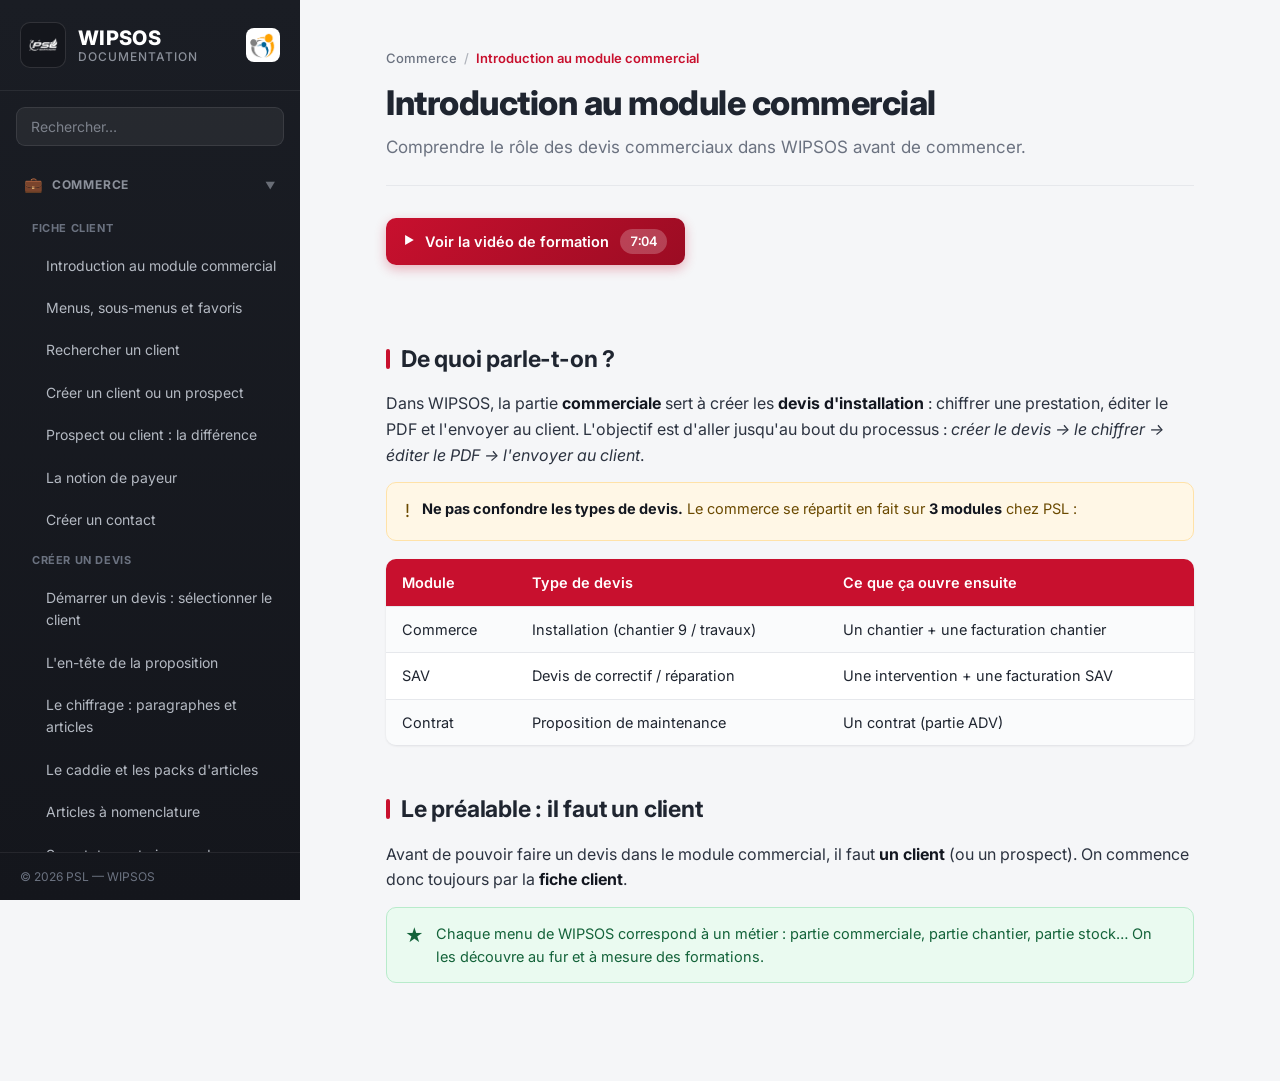
==== DOCUMENTATION WIPSOS/index.html @ 967d11e3 "Remplace l'ancien dashboard par le nouveau + ajoute la documentation WIPSOS - Nouveau dashboard (thè" ====
<!DOCTYPE html>
<html lang="fr">
<head>
  <meta charset="UTF-8" />
  <meta name="viewport" content="width=device-width, initial-scale=1.0" />
  <title>Documentation WIPSOS — PSL</title>
  <link rel="icon" href="favicon.ico" type="image/x-icon" />
  <link rel="preconnect" href="https://fonts.googleapis.com" />
  <link rel="preconnect" href="https://fonts.gstatic.com" crossorigin />
  <link href="https://fonts.googleapis.com/css2?family=Inter:wght@400;500;600;700;800&display=swap" rel="stylesheet" />
  <link rel="stylesheet" href="css/styles.css" />
</head>
<body>
  <!-- Bouton menu mobile -->
  <button id="menuToggle" class="menu-toggle" aria-label="Ouvrir le menu">
    <span></span><span></span><span></span>
  </button>

  <div class="layout">
    <!-- MENU GAUCHE -->
    <aside class="sidebar" id="sidebar">
      <div class="brand">
        <div class="brand-logo"><img src="logopsl.png" alt="PSL" /></div>
        <div class="brand-text">
          <span class="brand-title">WIPSOS</span>
          <span class="brand-sub">Documentation</span>
        </div>
        <img src="WIPSOS.png" class="brand-wipsos" alt="WIPSOS" />
      </div>

      <div class="search-box">
        <input type="text" id="searchInput" placeholder="Rechercher…" autocomplete="off" />
      </div>

      <nav class="menu" id="menu" aria-label="Catégories de formation"></nav>

      <div class="sidebar-footer">
        © <span id="year"></span> PSL — WIPSOS
      </div>
    </aside>

    <div class="overlay" id="overlay"></div>

    <!-- CONTENU DROITE -->
    <main class="content" id="content">
      <article class="doc" id="doc"></article>
    </main>
  </div>

  <script src="js/content.js"></script>
  <script src="js/app.js"></script>
</body>
</html>
---- DOCUMENTATION WIPSOS/css/styles.css ----
:root {
  --psl-red: #c8102e;
  --psl-red-dark: #9b0c23;
  --psl-red-light: #e63b52;
  --psl-red-soft: #fdecee;
  --bg: #f5f6f8;
  --sidebar-bg: #1a1d24;
  --sidebar-bg-2: #14161c;
  --text: #1f2530;
  --text-soft: #5b6472;
  --text-muted: #6b7280;
  --border: #e6e8ec;
  --white: #ffffff;
  --radius: 12px;
  --shadow: 0 1px 3px rgba(16,24,40,.06), 0 1px 2px rgba(16,24,40,.04);
  --shadow-lg: 0 12px 32px rgba(16,24,40,.12);
  --sidebar-w: 300px;
}

* { box-sizing: border-box; margin: 0; padding: 0; }

html { scroll-behavior: smooth; }

body {
  font-family: 'Inter', system-ui, -apple-system, Segoe UI, Roboto, sans-serif;
  background: var(--bg);
  color: var(--text);
  line-height: 1.6;
  -webkit-font-smoothing: antialiased;
}

.layout { display: flex; min-height: 100vh; }

/* ============ SIDEBAR ============ */
.sidebar {
  width: var(--sidebar-w);
  min-width: var(--sidebar-w);
  background: linear-gradient(180deg, var(--sidebar-bg) 0%, var(--sidebar-bg-2) 100%);
  color: #cfd3da;
  display: flex;
  flex-direction: column;
  position: sticky;
  top: 0;
  height: 100vh;
  overflow: hidden;
}

.brand {
  display: flex;
  align-items: center;
  gap: 12px;
  padding: 22px 20px;
  border-bottom: 1px solid rgba(255,255,255,.07);
}
.brand-logo {
  width: 46px; height: 46px;
  background: #14161c;
  border: 1px solid rgba(255,255,255,.12);
  border-radius: 10px;
  display: flex; align-items: center; justify-content: center;
  padding: 7px;
  flex-shrink: 0;
}
.brand-logo img { width: 100%; height: 100%; object-fit: contain; }
.brand-text { display: flex; flex-direction: column; line-height: 1.2; }
.brand-title { font-size: 20px; font-weight: 800; color: #fff; letter-spacing: .3px; }
.brand-sub { font-size: 12px; color: #8b909a; font-weight: 500; text-transform: uppercase; letter-spacing: 1px; }
.brand-wipsos {
  width: 34px; height: 34px;
  margin-left: auto;
  object-fit: contain;
  border-radius: 8px;
  background: #fff;
  padding: 4px;
  flex-shrink: 0;
}

.search-box { padding: 16px 16px 8px; }
.search-box input {
  width: 100%;
  padding: 10px 14px;
  background: rgba(255,255,255,.06);
  border: 1px solid rgba(255,255,255,.09);
  border-radius: 9px;
  color: #fff;
  font-size: 14px;
  font-family: inherit;
  outline: none;
  transition: border-color .15s, background .15s;
}
.search-box input::placeholder { color: #7c818b; }
.search-box input:focus {
  border-color: var(--psl-red-light);
  background: rgba(255,255,255,.1);
}

.menu {
  flex: 1;
  overflow-y: auto;
  padding: 8px 12px 20px;
}
.menu::-webkit-scrollbar { width: 8px; }
.menu::-webkit-scrollbar-thumb { background: rgba(255,255,255,.12); border-radius: 4px; }

.menu-category { margin-bottom: 4px; }
.menu-category-title {
  display: flex;
  align-items: center;
  gap: 8px;
  padding: 11px 12px;
  font-size: 12px;
  font-weight: 700;
  text-transform: uppercase;
  letter-spacing: .8px;
  color: #8b909a;
  cursor: pointer;
  user-select: none;
  border-radius: 8px;
  transition: color .15s;
}
.menu-category-title:hover { color: #cfd3da; }
.menu-category-title .cat-icon { font-size: 15px; }
.menu-category-title .chevron {
  margin-left: auto;
  transition: transform .2s;
  font-size: 10px;
  opacity: .7;
}
.menu-category.collapsed .chevron { transform: rotate(-90deg); }
.menu-category.collapsed .menu-items { display: none; }

.menu-items { display: flex; flex-direction: column; gap: 2px; padding: 2px 0 6px; }
.menu-subgroup {
  padding: 10px 12px 5px 20px;
  font-size: 11px;
  font-weight: 700;
  text-transform: uppercase;
  letter-spacing: .6px;
  color: #6b7280;
}
.menu-subgroup + .menu-item { margin-top: 1px; }
.menu-item {
  display: block;
  padding: 9px 12px 9px 32px;
  font-size: 14px;
  color: #b4b9c2;
  border-radius: 8px;
  cursor: pointer;
  text-decoration: none;
  transition: background .15s, color .15s;
  border-left: 2px solid transparent;
}
.menu-item:hover { background: rgba(255,255,255,.05); color: #fff; }
.menu-item.active {
  background: rgba(200,16,46,.16);
  color: #fff;
  border-left-color: var(--psl-red);
  font-weight: 600;
}

.sidebar-footer {
  padding: 14px 20px;
  font-size: 12px;
  color: #6b7280;
  border-top: 1px solid rgba(255,255,255,.07);
}

/* ============ CONTENU ============ */
.content {
  flex: 1;
  padding: 48px 56px 80px;
  max-width: 920px;
  margin: 0 auto;
  width: 100%;
}

.doc-breadcrumb {
  font-size: 13px;
  color: var(--text-muted);
  margin-bottom: 14px;
  font-weight: 500;
}
.doc-breadcrumb .sep { margin: 0 7px; opacity: .5; }
.doc-breadcrumb .current { color: var(--psl-red); font-weight: 600; }

/* Bouton « Voir la vidéo » */
.doc a.video-btn {
  display: inline-flex;
  align-items: center;
  gap: 11px;
  background: linear-gradient(135deg, var(--psl-red) 0%, var(--psl-red-dark) 100%);
  color: #fff;
  text-decoration: none;
  padding: 11px 18px;
  border-radius: 10px;
  font-weight: 600;
  font-size: 14.5px;
  margin: 0 0 30px;
  box-shadow: 0 4px 12px rgba(200,16,46,.3);
  transition: transform .12s ease, box-shadow .12s ease;
}
.doc a.video-btn,
.doc a.video-btn span { color: #fff; }
.doc a.video-btn:hover {
  transform: translateY(-1px);
  box-shadow: 0 7px 18px rgba(200,16,46,.42);
  text-decoration: none;
}
.video-btn .video-ic { font-size: 11px; }
.video-btn .video-time {
  background: rgba(255,255,255,.22);
  padding: 2px 10px;
  border-radius: 20px;
  font-size: 13px;
  font-variant-numeric: tabular-nums;
}

.doc h1 {
  font-size: 34px;
  font-weight: 800;
  letter-spacing: -.5px;
  margin-bottom: 10px;
  line-height: 1.2;
}
.doc .lead {
  font-size: 17px;
  color: var(--text-muted);
  margin-bottom: 32px;
  padding-bottom: 24px;
  border-bottom: 1px solid var(--border);
}

.doc h2 {
  font-size: 23px;
  font-weight: 700;
  margin: 38px 0 14px;
  padding-top: 8px;
  letter-spacing: -.2px;
}
.doc h2::before {
  content: "";
  display: inline-block;
  width: 4px; height: 20px;
  background: var(--psl-red);
  border-radius: 3px;
  margin-right: 11px;
  vertical-align: -2px;
}
.doc h3 { font-size: 18px; font-weight: 700; margin: 26px 0 10px; }

.doc p { margin-bottom: 14px; color: #2c3340; }
.doc ul, .doc ol { margin: 0 0 16px 22px; }
.doc li { margin-bottom: 7px; color: #2c3340; }
.doc a { color: var(--psl-red); text-decoration: none; font-weight: 500; }
.doc a:hover { text-decoration: underline; }

.doc strong { color: #131720; font-weight: 700; }

.doc code {
  background: var(--psl-red-soft);
  color: var(--psl-red-dark);
  padding: 2px 7px;
  border-radius: 6px;
  font-size: 13.5px;
  font-family: 'SFMono-Regular', Consolas, monospace;
  font-weight: 600;
}
.doc pre {
  background: #1a1d24;
  color: #e6e8ec;
  padding: 18px 20px;
  border-radius: 10px;
  overflow-x: auto;
  margin-bottom: 18px;
  font-size: 13.5px;
  line-height: 1.6;
}
.doc pre code { background: none; color: inherit; padding: 0; font-weight: 400; }

.doc blockquote {
  border-left: 4px solid var(--psl-red);
  background: var(--psl-red-soft);
  padding: 14px 18px;
  border-radius: 0 8px 8px 0;
  margin: 0 0 18px;
  color: #5a2630;
}

.doc table {
  width: 100%;
  border-collapse: collapse;
  margin-bottom: 20px;
  font-size: 14.5px;
  box-shadow: var(--shadow);
  border-radius: 10px;
  overflow: hidden;
}
.doc th {
  background: var(--psl-red);
  color: #fff;
  text-align: left;
  padding: 12px 16px;
  font-weight: 600;
}
.doc td { padding: 11px 16px; border-top: 1px solid var(--border); background: #fff; }
.doc tr:nth-child(even) td { background: #fafbfc; }

/* Encadrés (callouts) */
.callout {
  display: flex;
  gap: 12px;
  padding: 14px 18px;
  border-radius: 10px;
  margin-bottom: 18px;
  font-size: 14.5px;
  border: 1px solid var(--border);
}
.callout .ic { font-size: 18px; flex-shrink: 0; }
.callout.info { background: #eef4ff; border-color: #d3e2ff; color: #1e3a66; }
.callout.warn { background: #fff7e6; border-color: #ffe2a8; color: #6b4a00; }
.callout.tip  { background: #eafaf0; border-color: #b8ebcb; color: #14633a; }

/* Badges étapes */
.step {
  display: flex;
  gap: 16px;
  margin-bottom: 18px;
  align-items: flex-start;
}
.step-num {
  flex-shrink: 0;
  width: 30px; height: 30px;
  background: var(--psl-red);
  color: #fff;
  border-radius: 50%;
  display: flex; align-items: center; justify-content: center;
  font-weight: 700; font-size: 14px;
  box-shadow: 0 3px 8px rgba(200,16,46,.3);
}
.step-body { padding-top: 3px; }
.step-body strong { display: block; margin-bottom: 2px; }

/* ============ MOBILE ============ */
.menu-toggle {
  display: none;
  position: fixed;
  top: 16px; left: 16px;
  z-index: 60;
  width: 44px; height: 44px;
  background: var(--psl-red);
  border: none;
  border-radius: 10px;
  cursor: pointer;
  flex-direction: column;
  align-items: center;
  justify-content: center;
  gap: 4px;
  box-shadow: var(--shadow-lg);
}
.menu-toggle span {
  display: block;
  width: 20px; height: 2px;
  background: #fff;
  border-radius: 2px;
}

.overlay {
  display: none;
  position: fixed;
  inset: 0;
  background: rgba(0,0,0,.4);
  z-index: 40;
}

@media (max-width: 860px) {
  .menu-toggle { display: flex; }
  .sidebar {
    position: fixed;
    z-index: 50;
    left: 0; top: 0;
    transform: translateX(-100%);
    transition: transform .25s ease;
    box-shadow: var(--shadow-lg);
  }
  .sidebar.open { transform: translateX(0); }
  .overlay.show { display: block; }
  .content { padding: 76px 22px 60px; }
  .doc h1 { font-size: 27px; }
}
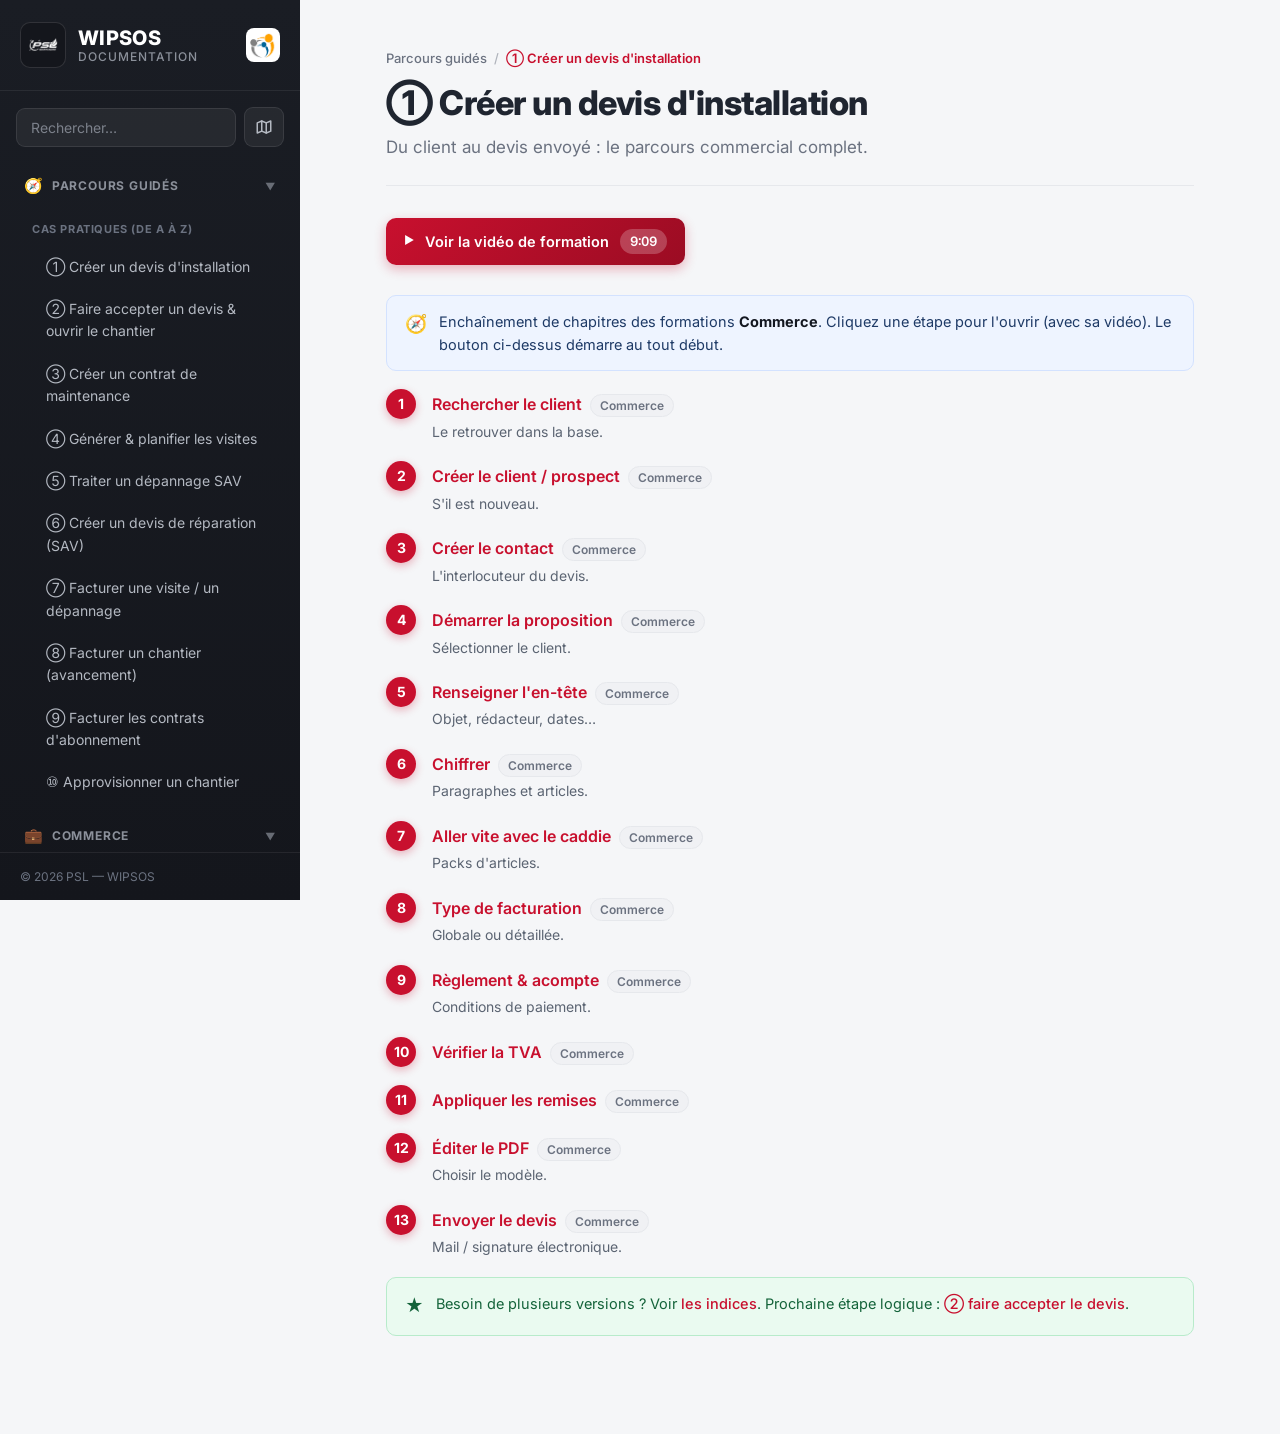
==== commit 9e13df31: "Merge 96eab3aa911f3e9126fb3325c112695688f04660 into 217d5b4008b832e59784806b00588674835db4ed" ====
--- a/DOCUMENTATION WIPSOS/index.html
+++ b/DOCUMENTATION WIPSOS/index.html
@@ -30,6 +30,11 @@
 
       <div class="search-box">
         <input type="text" id="searchInput" placeholder="Rechercher…" autocomplete="off" />
+        <a href="#cartographie" id="cartoBtn" class="carto-btn" title="Cartographie : passage en production d'un client" aria-label="Cartographie : passage en production d'un client">
+          <svg viewBox="0 0 24 24" width="18" height="18" aria-hidden="true" fill="none" stroke="currentColor" stroke-width="2" stroke-linecap="round" stroke-linejoin="round">
+            <path d="M9 4 3 6.5v13.5l6-2.5 6 2.5 6-2.5V4l-6 2.5L9 4z"/><path d="M9 4v13.5"/><path d="M15 6.5V20"/>
+          </svg>
+        </a>
       </div>
 
       <nav class="menu" id="menu" aria-label="Catégories de formation"></nav>
@@ -48,6 +53,7 @@
   </div>
 
   <script src="js/content.js"></script>
+  <script src="js/cartographie.js"></script>
   <script src="js/app.js"></script>
 </body>
 </html>
--- a/DOCUMENTATION WIPSOS/css/styles.css
+++ b/DOCUMENTATION WIPSOS/css/styles.css
@@ -340,6 +340,16 @@
 .step-body { padding-top: 3px; }
 .step-body strong { display: block; margin-bottom: 2px; }
 
+/* Parcours guidés — renvois cliquables vers un chapitre */
+.pform {
+  display: inline-block; margin-left: 8px; vertical-align: middle;
+  font-size: 12px; font-weight: 600; color: var(--text-muted);
+  background: #f0f1f4; border: 1px solid var(--border);
+  border-radius: 999px; padding: 1px 9px; white-space: nowrap;
+}
+.step-body a { font-weight: 600; }
+.pdesc { display: block; margin-top: 3px; font-size: 14px; color: var(--text-soft); }
+
 /* ============ MOBILE ============ */
 .menu-toggle {
   display: none;
@@ -387,3 +397,104 @@
   .content { padding: 76px 22px 60px; }
   .doc h1 { font-size: 27px; }
 }
+
+/* ============ CARTOGRAPHIE (passage en production d'un client) ============ */
+.search-box { display: flex; gap: 8px; align-items: center; }
+.search-box input { flex: 1; min-width: 0; }
+.carto-btn {
+  flex-shrink: 0;
+  width: 40px; height: 40px;
+  display: flex; align-items: center; justify-content: center;
+  border-radius: 9px;
+  background: rgba(255,255,255,.06);
+  border: 1px solid rgba(255,255,255,.09);
+  color: #b4b9c2;
+  transition: background .15s, color .15s, border-color .15s;
+}
+.carto-btn:hover { color: #fff; border-color: var(--psl-red-light); background: rgba(255,255,255,.1); }
+.carto-btn.active { color: #fff; background: rgba(200,16,46,.28); border-color: var(--psl-red); }
+.carto-btn:focus-visible { outline: 2px solid var(--psl-red-light); outline-offset: 2px; }
+
+.content.content-wide { max-width: 1180px; }
+
+/* schéma */
+.cmap { --cw: 300px; --gap: 120px; --line: #c3c8d0; --amber: #c98a12; --amber-soft: #fff7e6; --green: #1f8a4c;
+  width: max-content; max-width: 100%; margin: 6px auto 40px; }
+.crow { display: grid; grid-template-columns: var(--cw) var(--gap) var(--cw); position: relative; padding-bottom: 44px; }
+.cmain { position: relative; display: flex; flex-direction: column; align-items: center; }
+.cmain::after { content: ""; position: absolute; left: 50%; top: 100%; height: 44px; width: 2px; margin-left: -1px; background: var(--line); }
+.cmain::before { content: ""; position: absolute; left: 50%; bottom: -44px; transform: translateX(-50%); z-index: 1;
+  border-left: 7px solid transparent; border-right: 7px solid transparent; border-top: 9px solid var(--line); }
+.crow-end .cmain::after, .crow-end .cmain::before { display: none; }
+.crow-end { padding-bottom: 0; }
+
+/* cases */
+.cbox { width: var(--cw); background: #fff; border: 1px solid var(--border); border-top: 3px solid var(--psl-red);
+  border-radius: 12px; box-shadow: var(--shadow); position: relative; z-index: 1; }
+.cbox-head { all: unset; box-sizing: border-box; width: 100%; display: flex; align-items: center; gap: 12px;
+  padding: 12px 14px; cursor: pointer; border-radius: 12px; }
+.cbox-head:focus-visible { outline: 2px solid var(--psl-red); outline-offset: 2px; }
+.cbox-ic { flex-shrink: 0; width: 40px; height: 40px; border-radius: 10px; display: flex; align-items: center; justify-content: center;
+  background: var(--psl-red-soft); color: var(--psl-red); }
+.cbox-ic svg { width: 22px; height: 22px; }
+.cbox-txt { display: flex; flex-direction: column; line-height: 1.25; min-width: 0; }
+.cbox-txt strong { font-size: 16px; color: #131720; }
+.cbox-txt small { font-size: 12.5px; color: var(--text-muted); }
+.cbox-plus { margin-left: auto; flex-shrink: 0; width: 24px; height: 24px; border-radius: 50%; display: flex; align-items: center; justify-content: center;
+  background: #f0f1f4; color: var(--text-soft); font-weight: 700; transition: transform .2s; }
+.cbox-head[aria-expanded="true"] .cbox-plus { transform: rotate(45deg); }
+.cbox-body { padding: 0 14px 12px 66px; }
+.doc .cbox-body ul { list-style: none; margin: 0 0 8px; }
+.doc .cbox-body li { position: relative; padding-left: 22px; margin: 0 0 4px; font-size: 14px; }
+.doc .cbox-body li::before { content: ""; position: absolute; left: 0; top: 4px; width: 13px; height: 13px; border: 2px solid #b9bfc9; border-radius: 3px; }
+.doc .cbox-body a { display: inline-block; margin: 2px 6px 0 0; font-size: 12.5px; font-weight: 600; padding: 2px 10px; border-radius: 999px;
+  background: var(--psl-red-soft); color: var(--psl-red-dark); }
+.doc .cbox-body a:hover { text-decoration: none; background: #f8d6dc; }
+
+.cbox-opt { border: 2px dashed #e3b763; border-top: 3px dashed var(--amber); background: #fffdf7; box-shadow: none; }
+.cbox-opt .cbox-ic { background: var(--amber-soft); color: #9a6a0c; }
+
+/* questions */
+.cdiamond { width: 150px; height: 150px; display: flex; align-items: center; justify-content: center; position: relative; z-index: 1; }
+.cdiamond::before { content: ""; position: absolute; width: 104px; height: 104px; transform: rotate(45deg);
+  background: var(--amber-soft); border: 2px solid var(--amber); border-radius: 10px; }
+.cdiamond span { position: relative; max-width: 104px; text-align: center; font-size: 13.5px; font-weight: 700; line-height: 1.25; color: #6b4a00; }
+.crow-q .cmain { justify-content: flex-start; }
+.crow-q .cmain::after { top: 150px; height: auto; bottom: -44px; }
+.cno { position: absolute; top: 152px; left: 50%; margin-left: -38px; font-size: 12px; font-weight: 700; color: var(--text-muted); z-index: 2; }
+.cyes { height: 150px; position: relative; display: flex; align-items: center; justify-content: center; }
+.cyes::before { content: ""; position: absolute; left: -24px; right: 8px; top: 50%; border-top: 2px solid var(--amber); }
+.cyes::after { content: ""; position: absolute; right: 0; top: 50%; transform: translateY(-50%);
+  border-top: 7px solid transparent; border-bottom: 7px solid transparent; border-left: 9px solid var(--amber); }
+.cyes span { position: relative; top: -14px; font-size: 12px; font-weight: 800; color: #8a5a00; background: var(--bg); padding: 0 6px; }
+.cside { display: flex; flex-direction: column; align-items: center; padding-top: 43px; margin-bottom: -22px; }
+.crejoin-v { flex: 1; min-height: 16px; border-left: 2px dashed var(--amber); }
+.crejoin-h { position: absolute; bottom: 22px; left: calc(var(--cw) / 2); width: calc(var(--cw) + var(--gap)); border-top: 2px dashed var(--amber); }
+.crejoin-h::before { content: ""; position: absolute; left: 1px; top: -8px;
+  border-top: 7px solid transparent; border-bottom: 7px solid transparent; border-right: 9px solid var(--amber); }
+
+/* arrivée */
+.cready { width: var(--cw); text-align: center; padding: 14px; border-radius: 12px; background: #eafaf0; border: 2px solid var(--green);
+  color: #14633a; font-weight: 800; font-size: 18px; position: relative; z-index: 1; }
+.cfin { display: grid; grid-template-columns: var(--cw) var(--gap) var(--cw); position: relative; padding-top: 44px; }
+.cfin::before { content: ""; position: absolute; top: 18px; left: calc(var(--cw) / 2); width: calc(var(--cw) + var(--gap)); height: 26px;
+  border-top: 2px solid var(--green); border-right: 2px solid var(--green); border-radius: 0 6px 0 0; margin-left: -1px; }
+.cfin::after { content: ""; position: absolute; top: 0; left: calc(var(--cw) / 2); height: 44px; border-left: 2px solid var(--green); margin-left: -1px; }
+.cfin-card { background: #fff; border: 2px solid #b8ebcb; border-radius: 12px; padding: 12px 14px; text-align: center;
+  display: flex; flex-direction: column; gap: 6px; align-items: center; position: relative; z-index: 1; }
+.cfin-card:last-child { grid-column: 3; }
+.cfin-card strong { color: #14633a; font-size: 16px; }
+.cfin-path { display: flex; flex-wrap: wrap; justify-content: center; gap: 4px 5px; align-items: center; font-size: 12.5px; }
+.cfin-path span { background: #eafaf0; color: #14633a; padding: 2px 8px; border-radius: 999px; font-weight: 600; }
+.cfin-path i { font-style: normal; color: #7aa98b; }
+.doc .cfin-card a { font-size: 12.5px; font-weight: 600; }
+
+@media (max-width: 860px) {
+  .cmap { --cw: 300px; width: 100%; }
+  .crow, .cfin { grid-template-columns: 1fr; justify-items: center; }
+  .cyes, .crejoin-h, .crejoin-v, .cfin::before, .cfin::after { display: none; }
+  .cside { padding-top: 0; margin: 0; }
+  .cside::before { content: "Si oui"; font-size: 12px; font-weight: 800; color: #8a5a00; margin-bottom: 6px; }
+  .cfin-card:last-child { grid-column: auto; margin-top: 12px; }
+  .cbox, .cready, .cfin-card { width: 100%; max-width: 300px; }
+}
